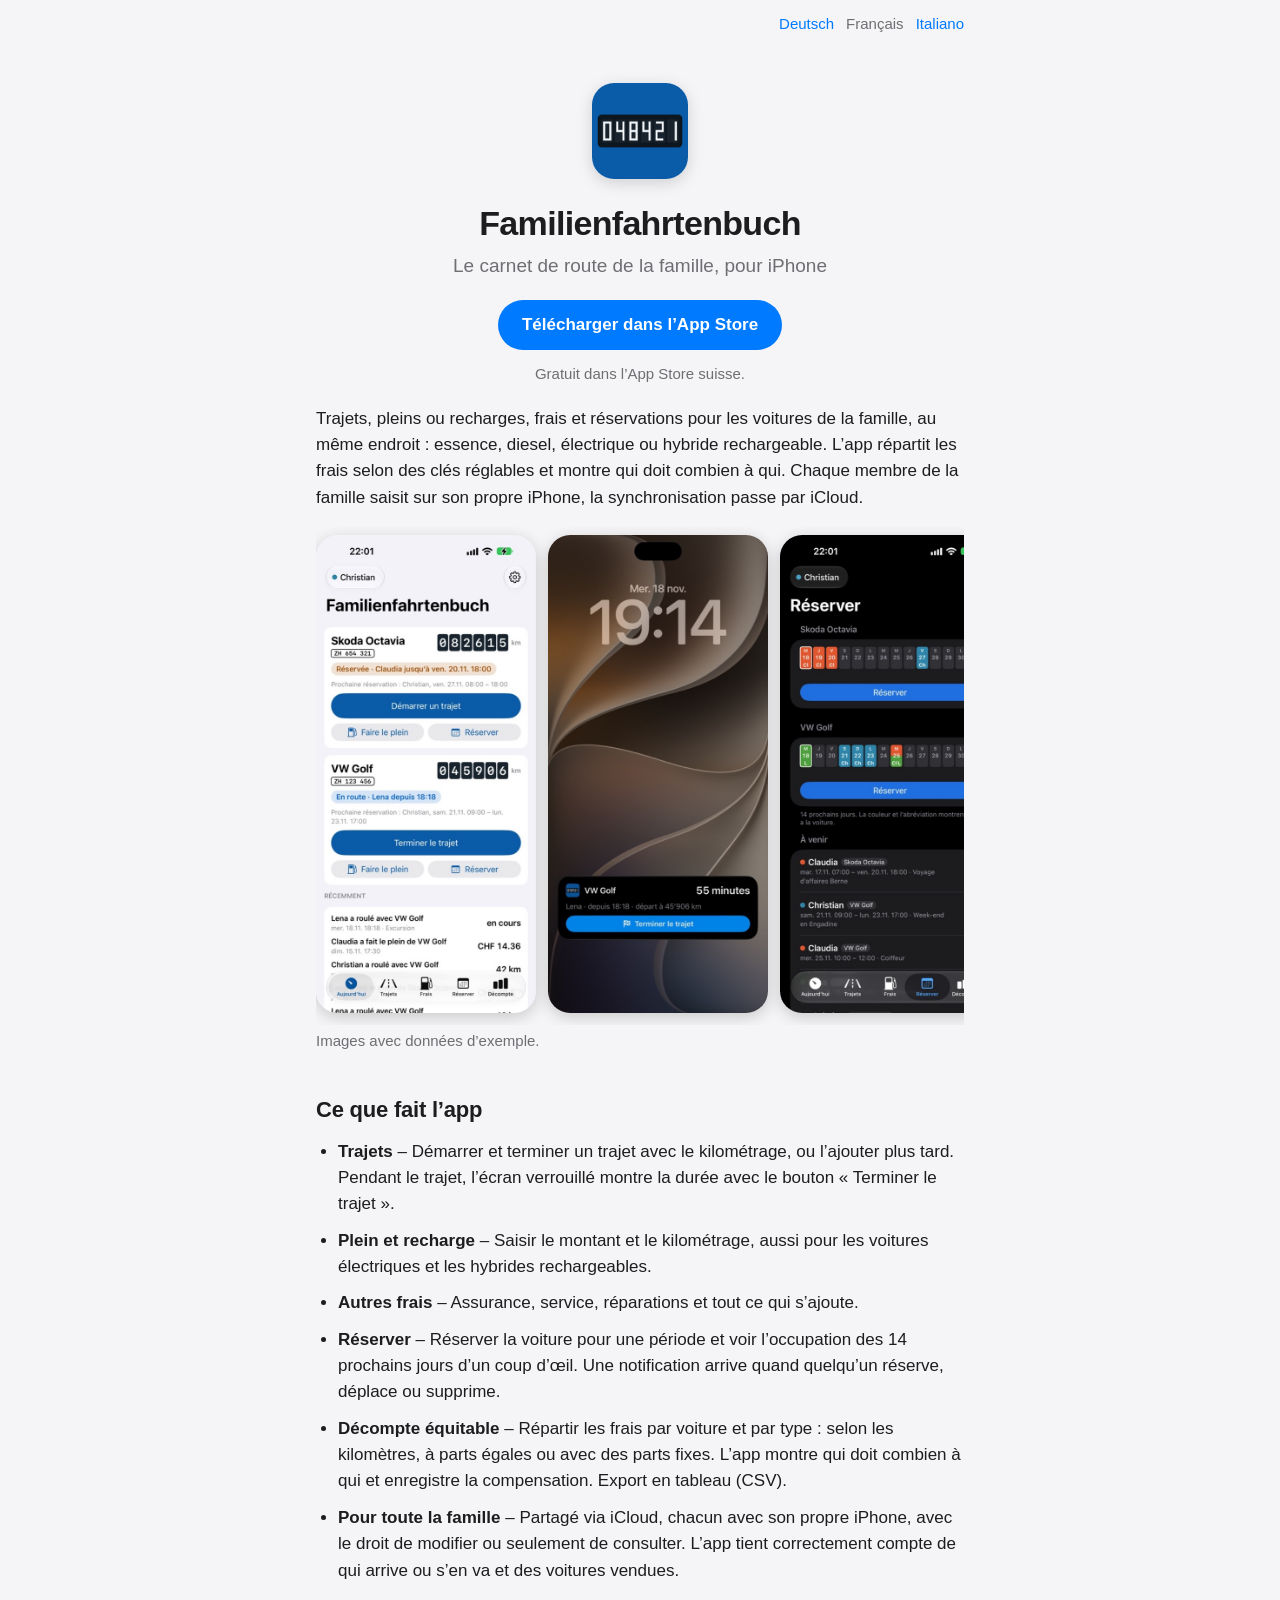
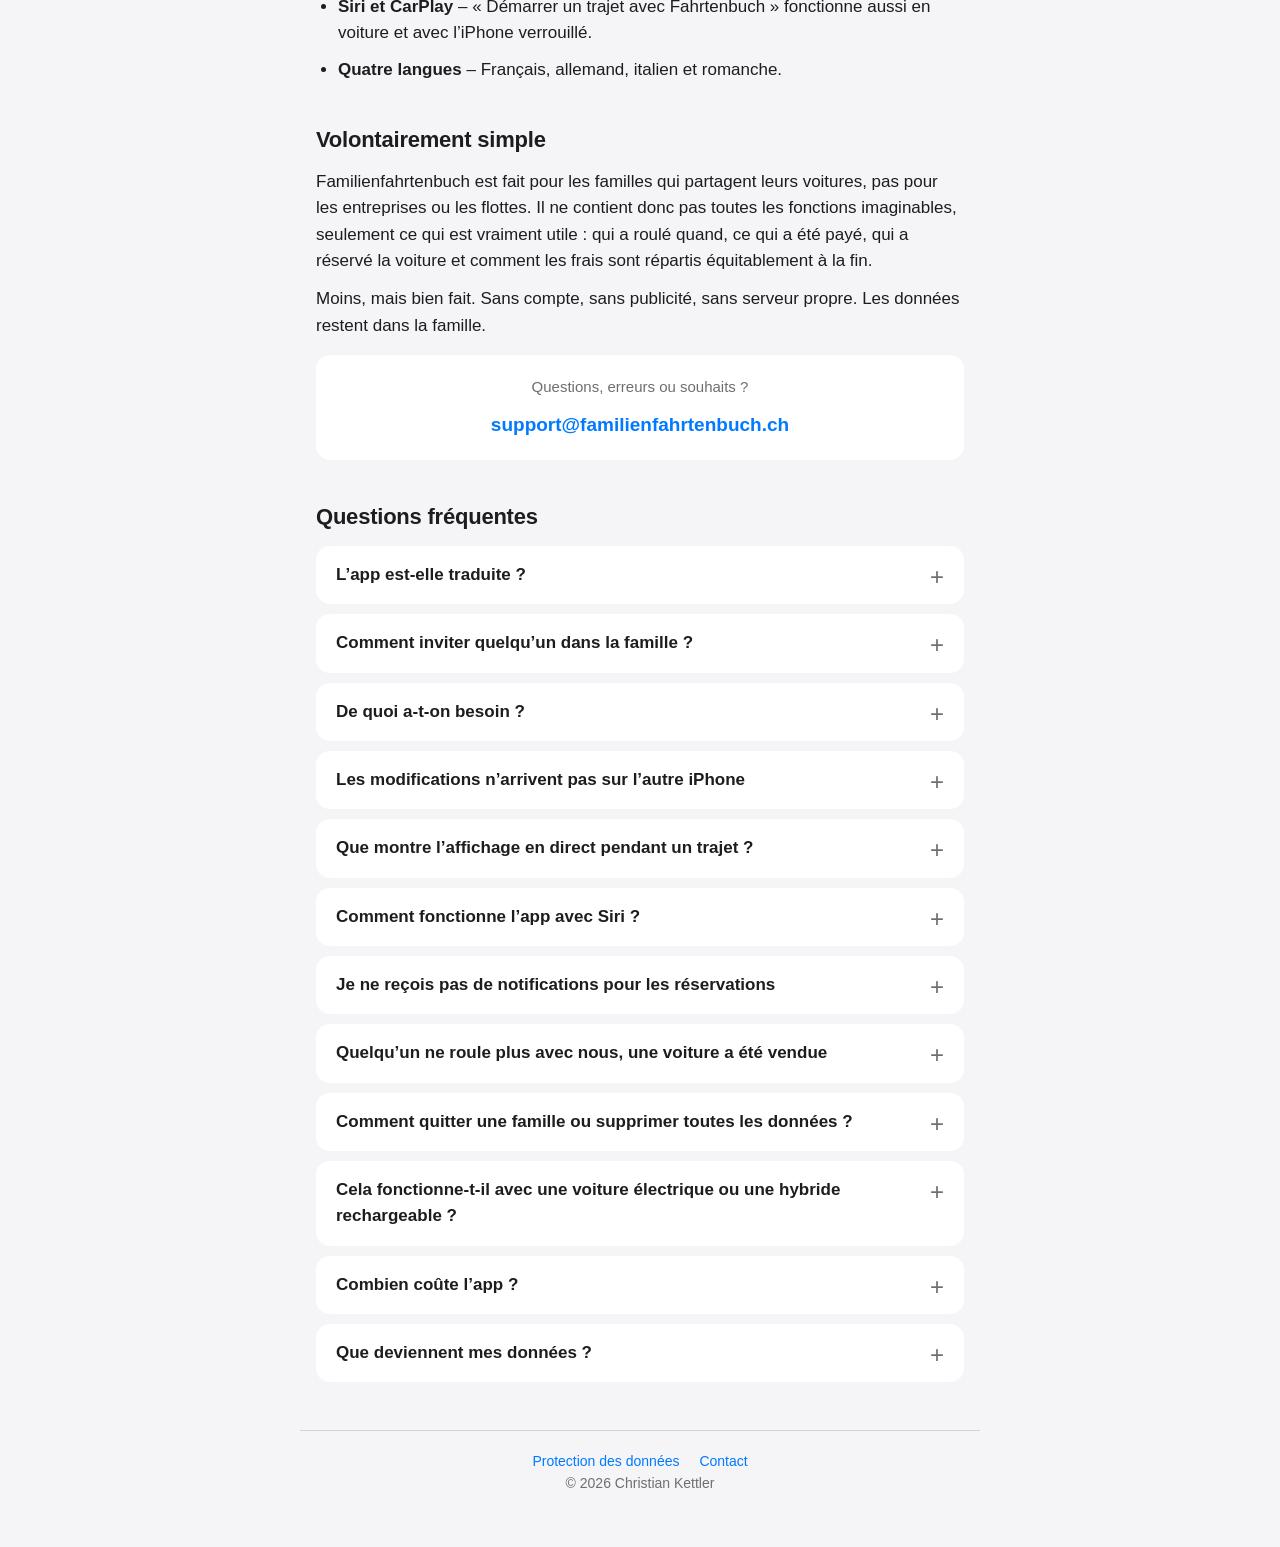
==== fr/index.html @ c338baea "Webseite auf Französisch und Italienisch, Sprachwahl, Plug-in-Hybride (für App 1.4) Co-Authored-By: " ====
<!doctype html>
<html lang="fr-CH">
<head>
<meta charset="utf-8">
<meta name="viewport" content="width=device-width, initial-scale=1">
<title>Familienfahrtenbuch – Support</title>
<link rel="canonical" href="https://familienfahrtenbuch.ch/fr/">
<link rel="alternate" hreflang="de-CH" href="https://familienfahrtenbuch.ch/">
<link rel="alternate" hreflang="fr-CH" href="https://familienfahrtenbuch.ch/fr/">
<link rel="alternate" hreflang="it-CH" href="https://familienfahrtenbuch.ch/it/">
<link rel="alternate" hreflang="x-default" href="https://familienfahrtenbuch.ch/">
<meta name="description" content="Familienfahrtenbuch : le carnet de route de la famille, pour iPhone. Trajets, pleins, frais et réservations, en commun via iCloud. Aide et contact.">
<link rel="icon" href="../icon.png">
<link rel="apple-touch-icon" href="../apple-touch-icon.png">
<link rel="stylesheet" href="../style.css">
</head>
<body>
<nav class="langs" aria-label="Sprache / Langue / Lingua"><a href="../" lang="de" hreflang="de">Deutsch</a><span aria-current="page">Français</span><a href="../it/" lang="it" hreflang="it">Italiano</a></nav>
<header>
  <img src="../icon.png" alt="">
  <h1>Familienfahrtenbuch</h1>
  <p class="lead">Le carnet de route de la famille, pour iPhone</p>
  <p><a class="store" href="https://apps.apple.com/ch/app/id6833366679">Télécharger dans l’App Store</a></p>
  <p class="muted">Gratuit dans l’App Store suisse.</p>
</header>

<main>
  <p>Trajets, pleins ou recharges, frais et réservations pour les voitures de la famille, au même endroit : essence, diesel, électrique ou hybride rechargeable. L’app répartit les frais selon des clés réglables et montre qui doit combien à qui. Chaque membre de la famille saisit sur son propre iPhone, la synchronisation passe par iCloud.</p>

  <div class="gallery" aria-label="Captures d’écran de l’app">
    <img src="../bilder/fr/1-heute.jpg" alt="Aujourd’hui : voitures avec kilométrage, réservation et trajet en cours" loading="lazy">
    <img src="../bilder/fr/2-live.jpg" alt="Affichage en direct du trajet en cours sur l’écran verrouillé" loading="lazy">
    <img src="../bilder/fr/3-reservieren-dunkel.jpg" alt="Réserver avec l’occupation des 14 prochains jours, mode sombre" loading="lazy">
    <img src="../bilder/fr/4-auswertung.jpg" alt="Décompte : frais, kilomètres et qui paie combien" loading="lazy">
    <img src="../bilder/fr/6-kosten-dunkel.jpg" alt="Pleins avec montant et kilométrage, mode sombre" loading="lazy">
    <img src="../bilder/fr/5-fahrten.jpg" alt="Liste des trajets avec kilomètres" loading="lazy">
    <img src="../bilder/fr/7-tanken.jpg" alt="Formulaire pour saisir un plein" loading="lazy">
  </div>
  <p class="muted">Images avec données d’exemple.</p>

  <h2>Ce que fait l’app</h2>
  <ul class="features">
    <li><strong>Trajets</strong> – Démarrer et terminer un trajet avec le kilométrage, ou l’ajouter plus tard. Pendant le trajet, l’écran verrouillé montre la durée avec le bouton « Terminer le trajet ».</li>
    <li><strong>Plein et recharge</strong> – Saisir le montant et le kilométrage, aussi pour les voitures électriques et les hybrides rechargeables.</li>
    <li><strong>Autres frais</strong> – Assurance, service, réparations et tout ce qui s’ajoute.</li>
    <li><strong>Réserver</strong> – Réserver la voiture pour une période et voir l’occupation des 14 prochains jours d’un coup d’œil. Une notification arrive quand quelqu’un réserve, déplace ou supprime.</li>
    <li><strong>Décompte équitable</strong> – Répartir les frais par voiture et par type : selon les kilomètres, à parts égales ou avec des parts fixes. L’app montre qui doit combien à qui et enregistre la compensation. Export en tableau (CSV).</li>
    <li><strong>Pour toute la famille</strong> – Partagé via iCloud, chacun avec son propre iPhone, avec le droit de modifier ou seulement de consulter. L’app tient correctement compte de qui arrive ou s’en va et des voitures vendues.</li>
    <li><strong>Siri et CarPlay</strong> – « Démarrer un trajet avec Fahrtenbuch » fonctionne aussi en voiture et avec l’iPhone verrouillé.</li>
    <li><strong>Quatre langues</strong> – Français, allemand, italien et romanche.</li>
  </ul>

  <h2>Volontairement simple</h2>
  <p>Familienfahrtenbuch est fait pour les familles qui partagent leurs voitures, pas pour les entreprises ou les flottes. Il ne contient donc pas toutes les fonctions imaginables, seulement ce qui est vraiment utile : qui a roulé quand, ce qui a été payé, qui a réservé la voiture et comment les frais sont répartis équitablement à la fin.</p>
  <p>Moins, mais bien fait. Sans compte, sans publicité, sans serveur propre. Les données restent dans la famille.</p>

  <div class="card contact">
    <p class="muted">Questions, erreurs ou souhaits ?</p>
    <a href="mailto:support@familienfahrtenbuch.ch">support@familienfahrtenbuch.ch</a>
  </div>

  <h2>Questions fréquentes</h2>

  <details>
    <summary>L’app est-elle traduite ?</summary>
    <div>
      <p>Oui, depuis la version 1.4, l’app existe en français, en italien et en romanche. Les traductions ont été faites avec l’intelligence artificielle (IA) ; nous vous remercions de nous signaler les erreurs. L’app suit la langue de l’iPhone. Une autre langue juste pour cette app se choisit dans l’app sous Réglages → « Langue », puis il faut fermer complètement l’app et la rouvrir.</p>
    </div>
  </details>

  <details>
    <summary>Comment inviter quelqu’un dans la famille ?</summary>
    <div>
      <p>Dans l’app, sous Réglages → « Inviter la famille … », envoyer un lien, par exemple par Messages.</p>
      <p>La personne invitée installe l’app, l’ouvre une fois, puis touche le lien. Si rien ne se passe, toucher simplement le lien encore une fois.</p>
    </div>
  </details>

  <details>
    <summary>De quoi a-t-on besoin ?</summary>
    <div>
      <p>D’un iPhone avec iOS 17 ou plus récent. Pour partager avec la famille, tout le monde doit être connecté à iCloud avec son identifiant Apple. Les données de la famille se trouvent dans l’iCloud de la personne qui a invité et comptent dans son stockage iCloud (généralement très peu).</p>
    </div>
  </details>

  <details>
    <summary>Les modifications n’arrivent pas sur l’autre iPhone</summary>
    <div>
      <p>La synchronisation via iCloud peut prendre quelques minutes. En arrière-plan, elle ne fonctionne que si l’actualisation en arrière-plan est activée pour l’app et que le mode économie d’énergie est désactivé. Sinon, les modifications n’arrivent qu’à l’ouverture de l’app. Merci de vérifier :</p>
      <ul>
        <li>Réglages iOS → Général → Actualisation en arrière-plan : activée, aussi pour Familienfahrtenbuch.</li>
        <li>Mode économie d’énergie désactivé. Ne pas fermer l’app dans le sélecteur d’apps.</li>
        <li>Les deux iPhone sont connectés à Internet et à iCloud.</li>
        <li>Dans l’app, sous Réglages, figurent « Dernier chargement » et « Dernier envoi ». Si un message « Synchronisation iCloud : … » s’affiche, merci de nous l’envoyer.</li>
        <li>Fermer complètement l’app une fois et la rouvrir.</li>
      </ul>
    </div>
  </details>

  <details>
    <summary>Que montre l’affichage en direct pendant un trajet ?</summary>
    <div>
      <p>Tant que ton trajet est en cours, l’écran verrouillé et la Dynamic Island montrent la voiture, la durée et le bouton « Terminer le trajet ». Le bouton ouvre directement le formulaire pour le kilométrage. Si un trajet dure depuis 12 heures, l’app rappelle de le terminer.</p>
      <p>La première fois, iOS demande si l’app peut afficher des activités en direct. Cela se règle dans les réglages iOS sous Familienfahrtenbuch → Activités en direct. iOS n’affiche pas une activité en direct plus de 8 heures.</p>
    </div>
  </details>

  <details>
    <summary>Comment fonctionne l’app avec Siri ?</summary>
    <div>
      <p>Dis par exemple :</p>
      <ul>
        <li>« Démarrer un trajet avec Fahrtenbuch »</li>
        <li>« Démarrer un trajet avec VW Golf dans Fahrtenbuch » (avec le nom de ta voiture)</li>
        <li>« Terminer le trajet avec Fahrtenbuch »</li>
        <li>« Ajouter un plein avec Fahrtenbuch » ou « Ajouter une recharge avec Fahrtenbuch »</li>
      </ul>
      <p>Siri demande ce qui manque : la voiture s’il y en a plusieurs, à la fin le kilométrage, pour un plein ou une recharge le montant et le kilométrage. C’est attribué à la personne choisie comme « moi » en haut à gauche dans l’app. Démarrer et terminer un trajet fonctionnent aussi avec l’iPhone verrouillé et en voiture avec CarPlay, le plein et la recharge seulement après déverrouillage.</p>
      <p>Les mêmes commandes figurent dans l’app Raccourcis et peuvent être placées sur le bouton Action. Dans l’app, sous Réglages → « Siri et Raccourcis », toutes les phrases sont listées.</p>
    </div>
  </details>

  <details>
    <summary>Je ne reçois pas de notifications pour les réservations</summary>
    <div>
      <p>Chaque iPhone crée la notification lui-même dès que la synchronisation a apporté la modification. L’interrupteur « Notifications de réservations » dans les réglages ne vaut donc que pour son propre iPhone. De plus, l’app doit avoir le droit d’envoyer des notifications dans les réglages iOS.</p>
      <p>Important : sans actualisation en arrière-plan ou en mode économie d’énergie, la notification n’arrive qu’à l’ouverture de l’app. Même sinon, iOS décide lui-même quand il réveille l’app en arrière-plan ; une notification peut donc arriver quelques minutes plus tard.</p>
    </div>
  </details>

  <details>
    <summary>Quelqu’un ne roule plus avec nous, une voiture a été vendue</summary>
    <div>
      <p>Pour les personnes, dans les réglages « Faire partir … », pour les voitures « Marquer comme vendue … ». Les deux restent avec leurs entrées dans le décompte pour que la compensation soit juste, mais n’apparaissent plus dans les listes de choix.</p>
    </div>
  </details>

  <details>
    <summary>Comment quitter une famille ou supprimer toutes les données ?</summary>
    <div>
      <p>Quitter une famille : Réglages → « Voir les participants ». Supprimer toutes les données de la famille : Réglages → « Réinitialiser ». Cela supprime aussi les données chez toutes les personnes invitées.</p>
    </div>
  </details>

  <details>
    <summary>Cela fonctionne-t-il avec une voiture électrique ou une hybride rechargeable ?</summary>
    <div>
      <p>Oui. Dans les réglages de la voiture, choisir la motorisation « Électrique ». On « recharge » alors au lieu de « faire le plein ». L’électricité est répartie dans le décompte comme le carburant, selon les kilomètres parcourus. Avec Siri : « Ajouter une recharge avec Fahrtenbuch ».</p>
      <p>Pour une hybride rechargeable, choisir « Hybride rechargeable » (dès la version 1.4). Le bouton s’appelle alors « Plein/Recharge », et dans le formulaire tu choisis si tu as fait le plein ou rechargé. Siri le demande.</p>
    </div>
  </details>

  <details>
    <summary>Combien coûte l’app ?</summary>
    <div>
      <p>Rien. Pas de publicité, pas d’abonnement.</p>
    </div>
  </details>

  <details>
    <summary>Que deviennent mes données ?</summary>
    <div>
      <p>L’app ne collecte aucune donnée. Ce que vous saisissez se trouve sur votre iPhone et dans iCloud, visible uniquement pour votre famille. Nous n’y avons pas accès. Détails dans la <a href="datenschutz.html">déclaration de protection des données</a>.</p>
    </div>
  </details>
</main>

<footer>
  <a href="datenschutz.html">Protection des données</a>
  <a href="mailto:support@familienfahrtenbuch.ch">Contact</a>
  <p>© 2026 Christian Kettler</p>
</footer>
</body>
</html>
---- style.css ----
:root {
  --bg: #f5f5f7;
  --card: #ffffff;
  --text: #1d1d1f;
  --muted: #6e6e73;
  --line: #d2d2d7;
  --accent: #007aff;
  color-scheme: light dark;
}
@media (prefers-color-scheme: dark) {
  :root:not([data-theme="light"]) {
    --bg: #000000;
    --card: #1c1c1e;
    --text: #f5f5f7;
    --muted: #a1a1a6;
    --line: #38383a;
    --accent: #3b95ff;
  }
}
:root[data-theme="dark"] {
  --bg: #000000;
  --card: #1c1c1e;
  --text: #f5f5f7;
  --muted: #a1a1a6;
  --line: #38383a;
  --accent: #3b95ff;
}

* { box-sizing: border-box; }
html { -webkit-text-size-adjust: 100%; }
body {
  margin: 0;
  background: var(--bg);
  color: var(--text);
  font: 17px/1.55 -apple-system, BlinkMacSystemFont, "SF Pro Text", "Helvetica Neue", Arial, sans-serif;
}
main, header, footer { max-width: 680px; margin: 0 auto; padding: 0 16px; }
header { padding-top: 48px; padding-bottom: 8px; text-align: center; }
header img { width: 96px; height: 96px; border-radius: 22px; box-shadow: 0 4px 16px rgba(0,0,0,.15); }
h1 { font-size: 34px; line-height: 1.15; margin: 16px 0 8px; letter-spacing: -.02em; }
h2 { font-size: 22px; margin: 40px 0 12px; letter-spacing: -.01em; }
h3 { font-size: 17px; margin: 24px 0 4px; }
p, ul { margin: 0 0 12px; }
ul { padding-left: 22px; }
li { margin-bottom: 4px; }
.features li { margin-bottom: 10px; }
a { color: var(--accent); text-decoration: none; }
a:hover { text-decoration: underline; }
.lead { color: var(--muted); font-size: 19px; }
.muted { color: var(--muted); font-size: 15px; }

a.store {
  display: inline-block;
  margin-top: 8px;
  padding: 12px 24px;
  border-radius: 999px;
  background: var(--accent);
  color: #fff;
  font-weight: 600;
}
a.store:hover { text-decoration: none; opacity: .9; }

.gallery {
  display: flex;
  gap: 12px;
  overflow-x: auto;
  scroll-snap-type: x mandatory;
  padding: 8px 0 12px;
  margin: 16px 0 4px;
  -webkit-overflow-scrolling: touch;
}
.gallery img {
  flex: 0 0 auto;
  width: 220px;
  height: auto;
  border-radius: 22px;
  scroll-snap-align: start;
  box-shadow: 0 4px 16px rgba(0,0,0,.18);
}
@media (max-width: 480px) { .gallery img { width: 62vw; } }

.card {
  background: var(--card);
  border-radius: 14px;
  padding: 20px;
  margin: 16px 0;
}
.contact { text-align: center; }
.contact a { font-size: 19px; font-weight: 600; word-break: break-word; }

details {
  background: var(--card);
  border-radius: 14px;
  margin: 10px 0;
  padding: 0 20px;
}
summary {
  cursor: pointer;
  list-style: none;
  padding: 16px 28px 16px 0;
  font-weight: 600;
  position: relative;
}
summary::-webkit-details-marker { display: none; }
summary::after {
  content: "+";
  position: absolute; right: 0; top: 12px;
  font-size: 24px; font-weight: 400; color: var(--muted);
}
details[open] summary::after { content: "–"; }
details > div { padding-bottom: 16px; }

.policy h2 { font-size: 20px; margin-top: 32px; }

footer {
  margin-top: 48px;
  padding-top: 20px;
  padding-bottom: 40px;
  border-top: 1px solid var(--line);
  color: var(--muted);
  font-size: 14px;
  text-align: center;
}
footer a { margin: 0 8px; }

/* Sprachwahl oben rechts */
.langs { max-width: 680px; margin: 0 auto; padding: 12px 16px 0; text-align: right; font-size: 15px; }
.langs a, .langs span { margin-left: 12px; }
.langs span { color: var(--muted); }
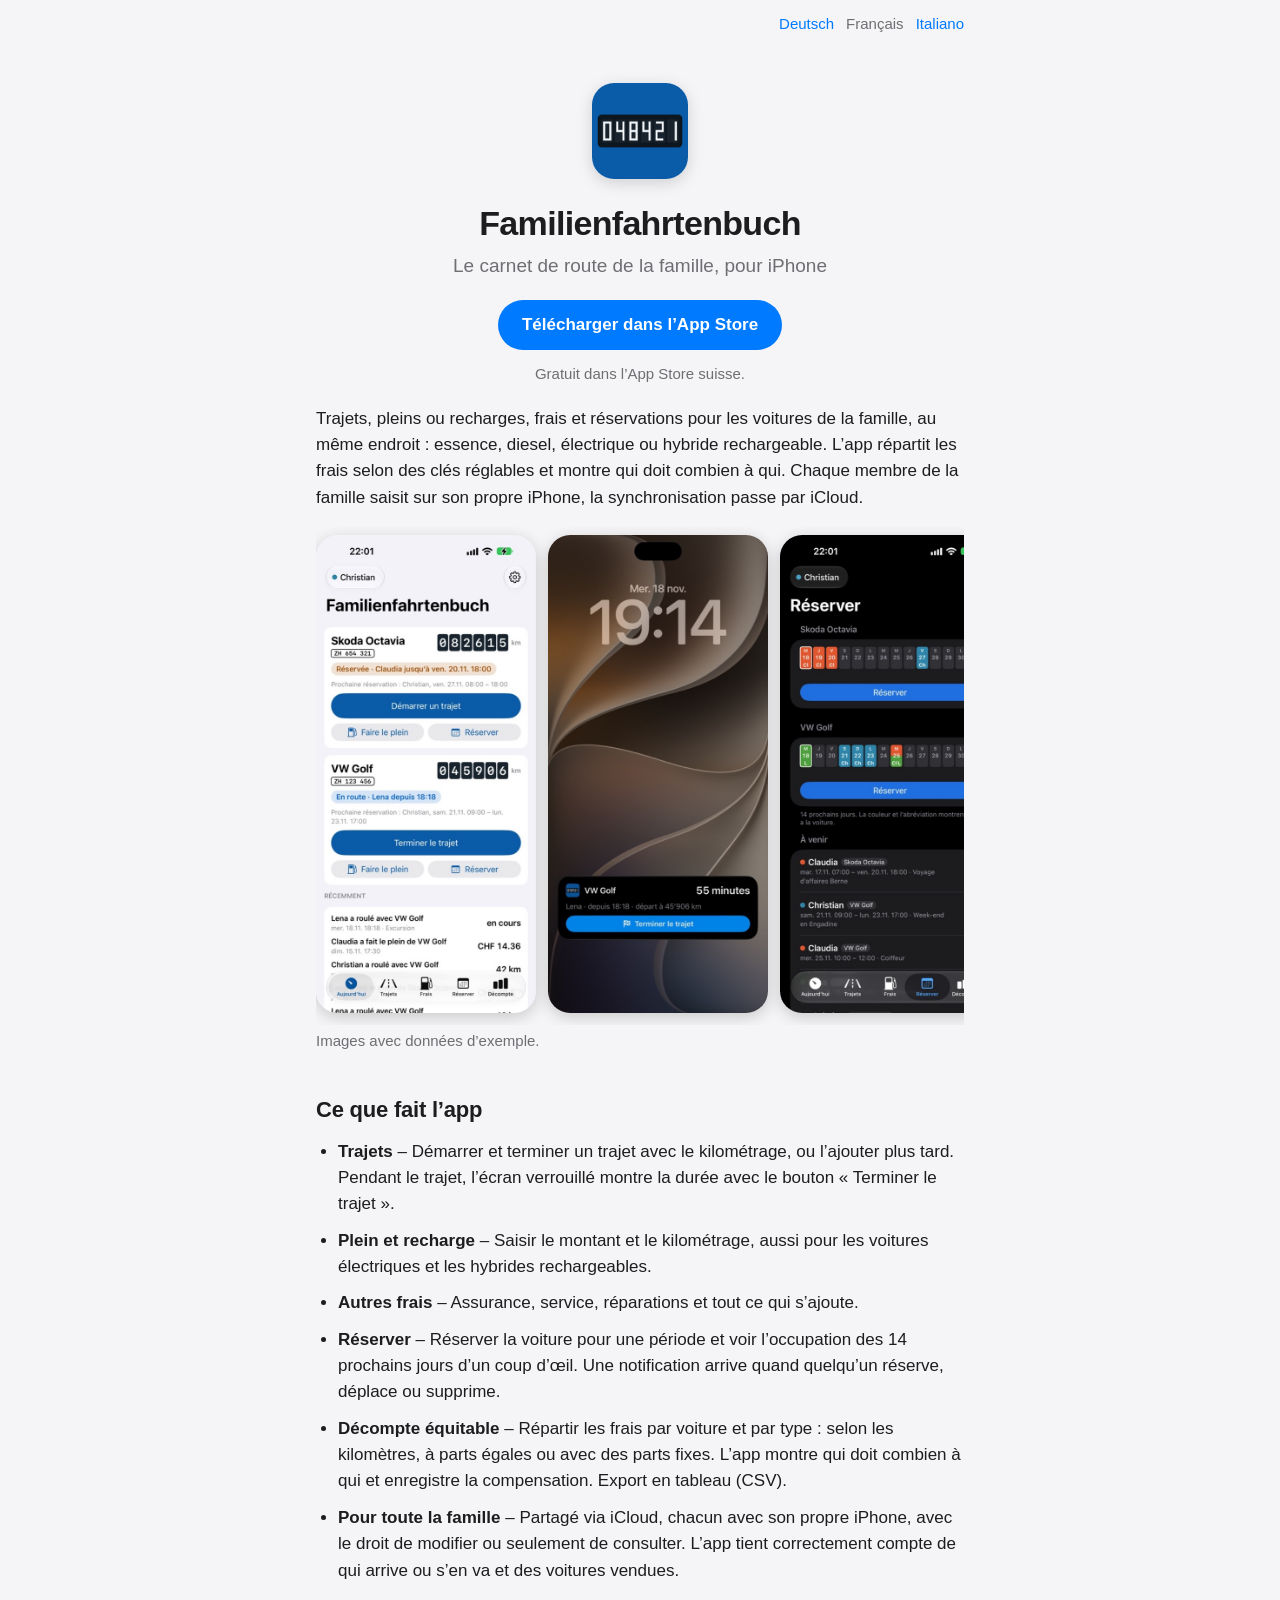
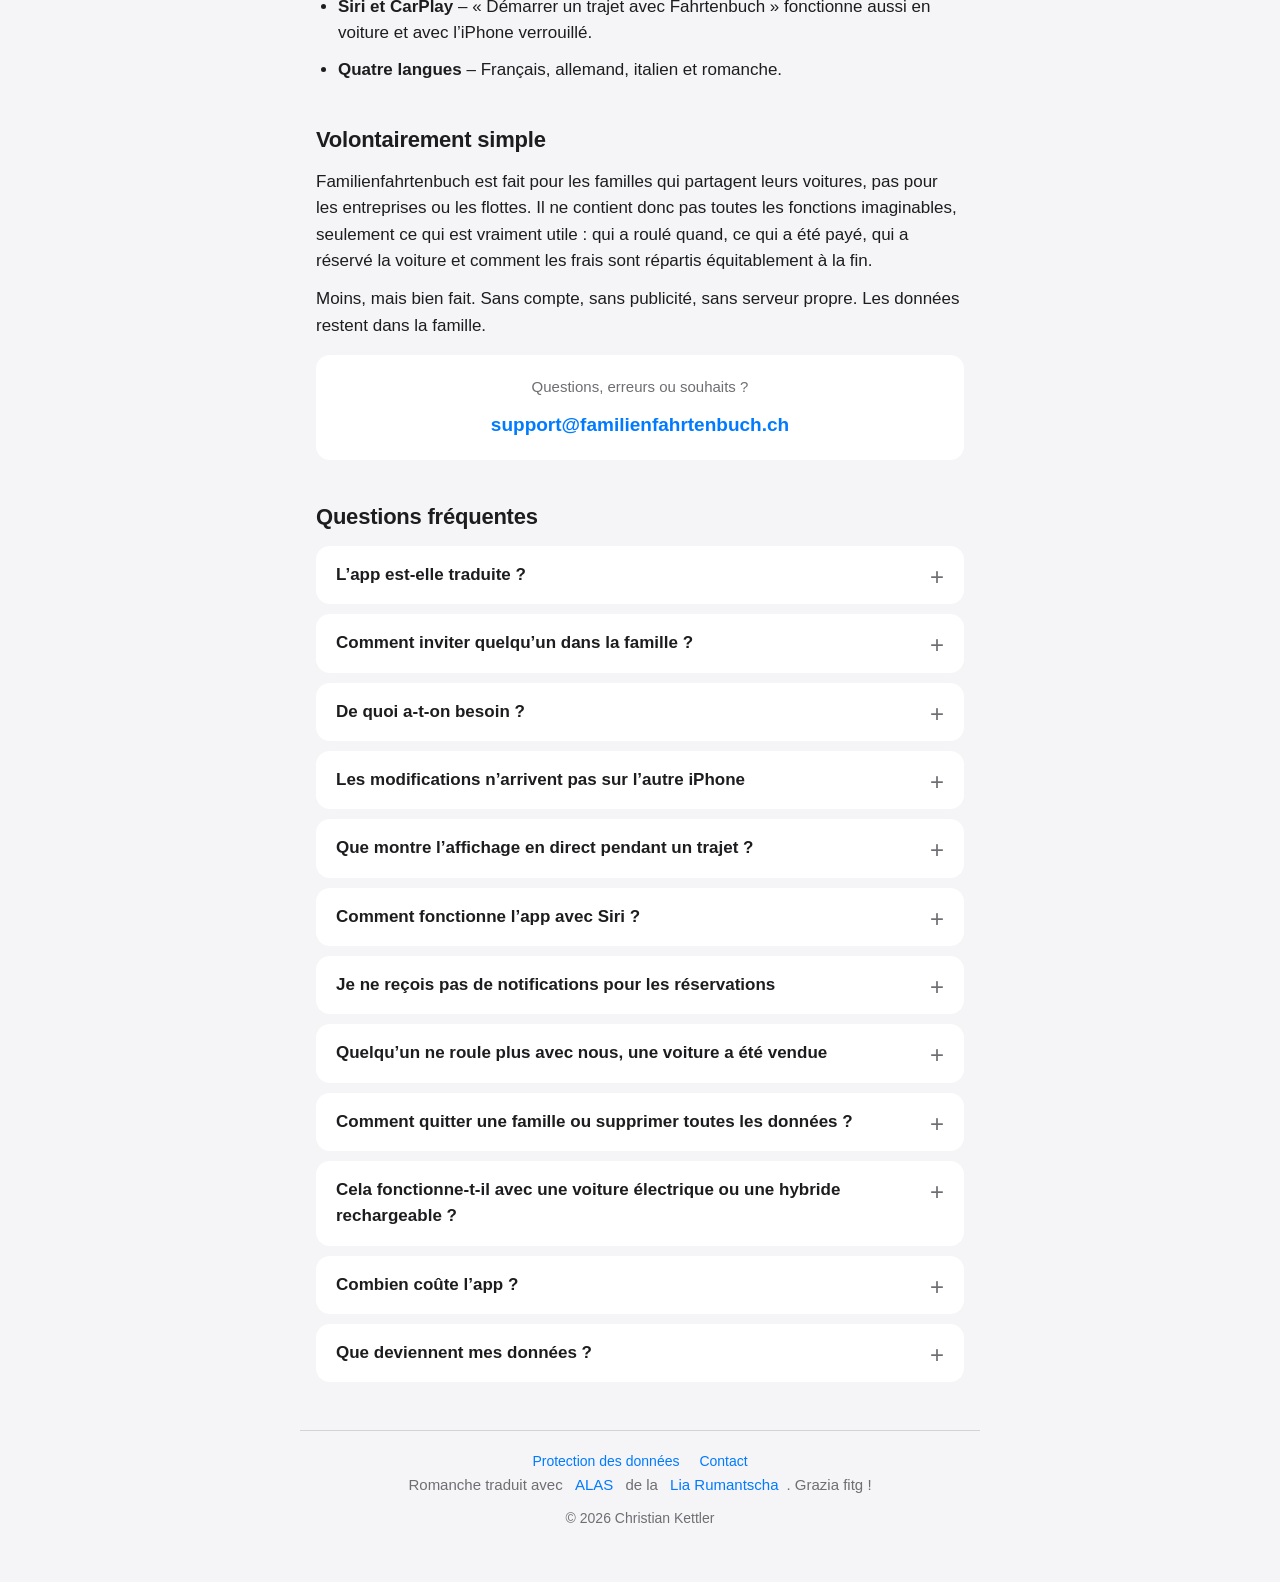
==== commit 8bb4c4ad: "Dank an ALAS (Lia Rumantscha) für die rätoromanische Übersetzung Co-Authored-By: Claude Opus 5.5 <no" ====
--- a/fr/index.html
+++ b/fr/index.html
@@ -64,7 +64,7 @@
   <details>
     <summary>L’app est-elle traduite ?</summary>
     <div>
-      <p>Oui, depuis la version 1.4, l’app existe en français, en italien et en romanche. Les traductions ont été faites avec l’intelligence artificielle (IA) ; nous vous remercions de nous signaler les erreurs. L’app suit la langue de l’iPhone. Une autre langue juste pour cette app se choisit dans l’app sous Réglages → « Langue », puis il faut fermer complètement l’app et la rouvrir.</p>
+      <p>Oui, depuis la version 1.4, l’app existe en français, en italien et en romanche. Le français et l’italien ont été traduits avec l’intelligence artificielle (IA), le romanche avec <a href="https://alas.liarumantscha.ch" rel="noopener">ALAS</a>, le traducteur de la <a href="https://www.liarumantscha.ch" rel="noopener">Lia Rumantscha</a> ; nous vous remercions de nous signaler les erreurs. L’app suit la langue de l’iPhone. Une autre langue juste pour cette app se choisit dans l’app sous Réglages → « Langue », puis il faut fermer complètement l’app et la rouvrir.</p>
     </div>
   </details>
 
@@ -168,6 +168,7 @@
 <footer>
   <a href="datenschutz.html">Protection des données</a>
   <a href="mailto:support@familienfahrtenbuch.ch">Contact</a>
+  <p class="muted">Romanche traduit avec <a href="https://alas.liarumantscha.ch" rel="noopener">ALAS</a> de la <a href="https://www.liarumantscha.ch" rel="noopener">Lia Rumantscha</a>. Grazia fitg !</p>
   <p>© 2026 Christian Kettler</p>
 </footer>
 </body>
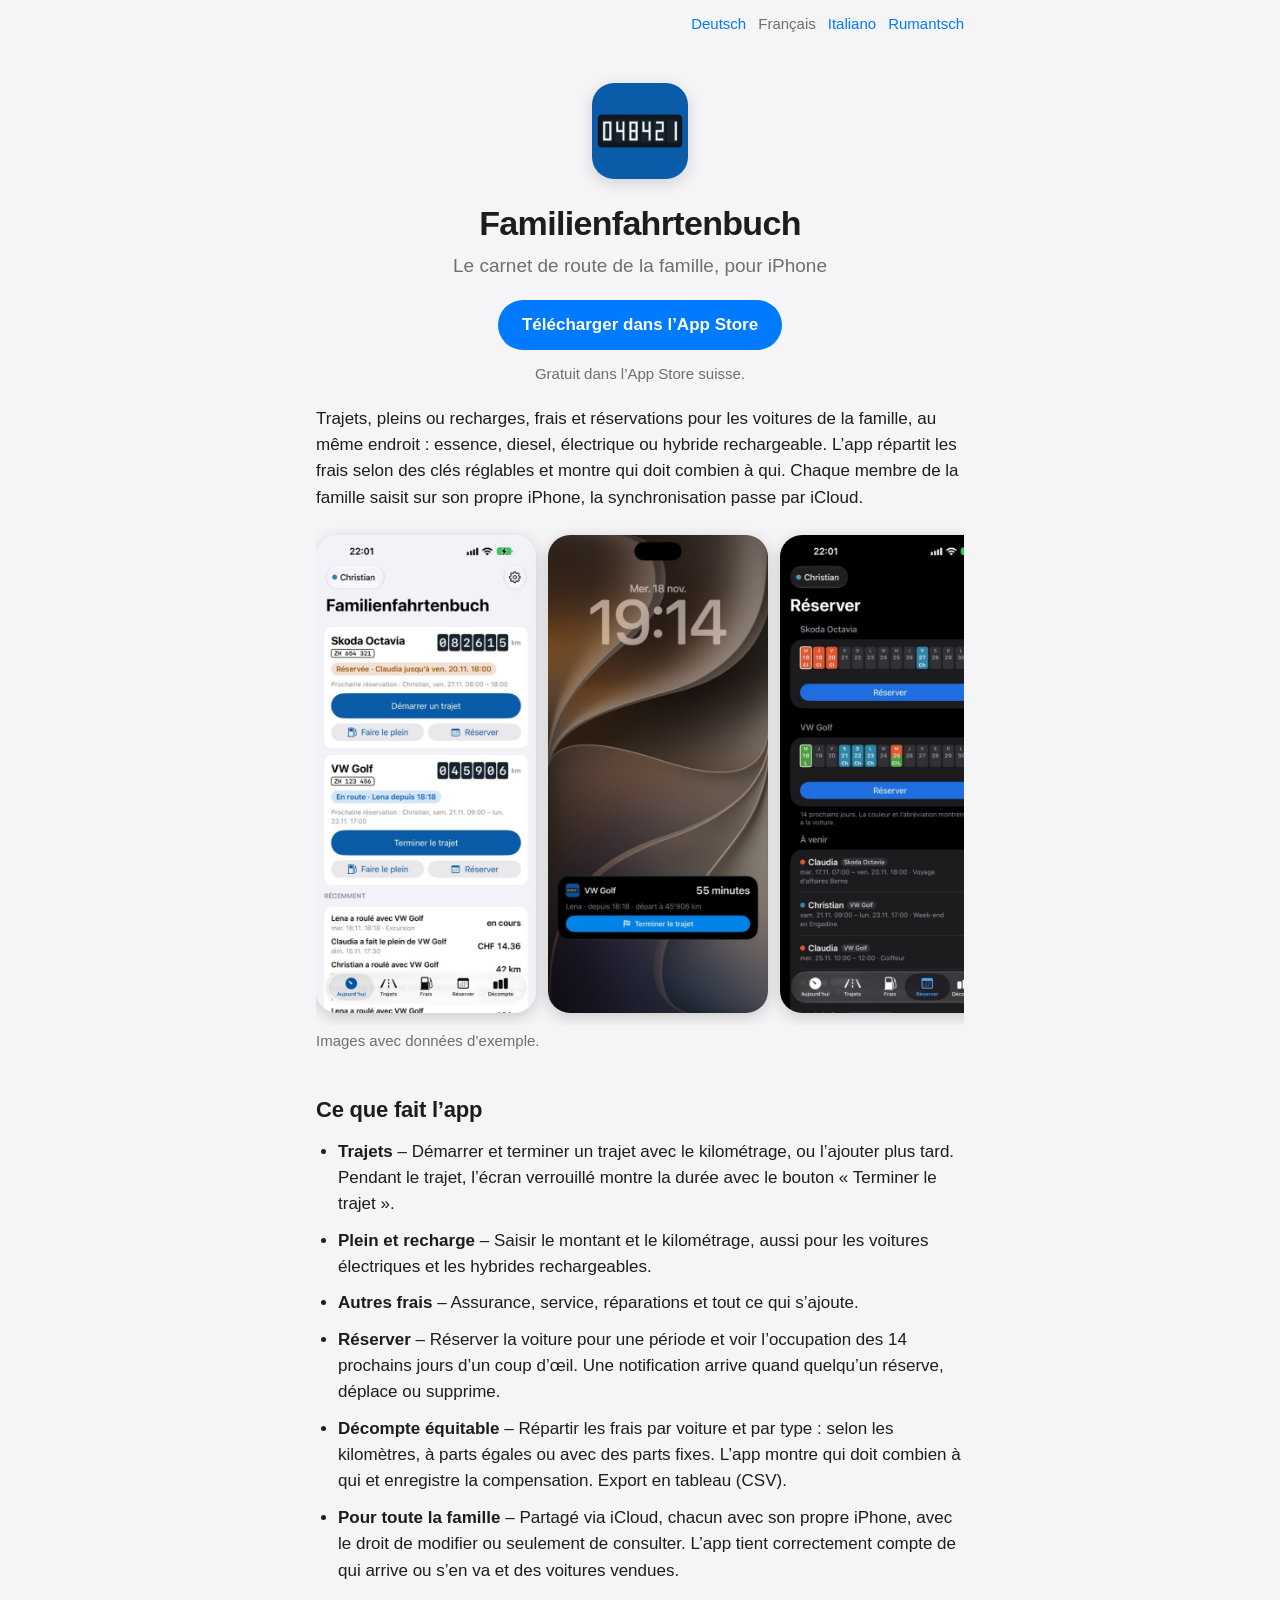
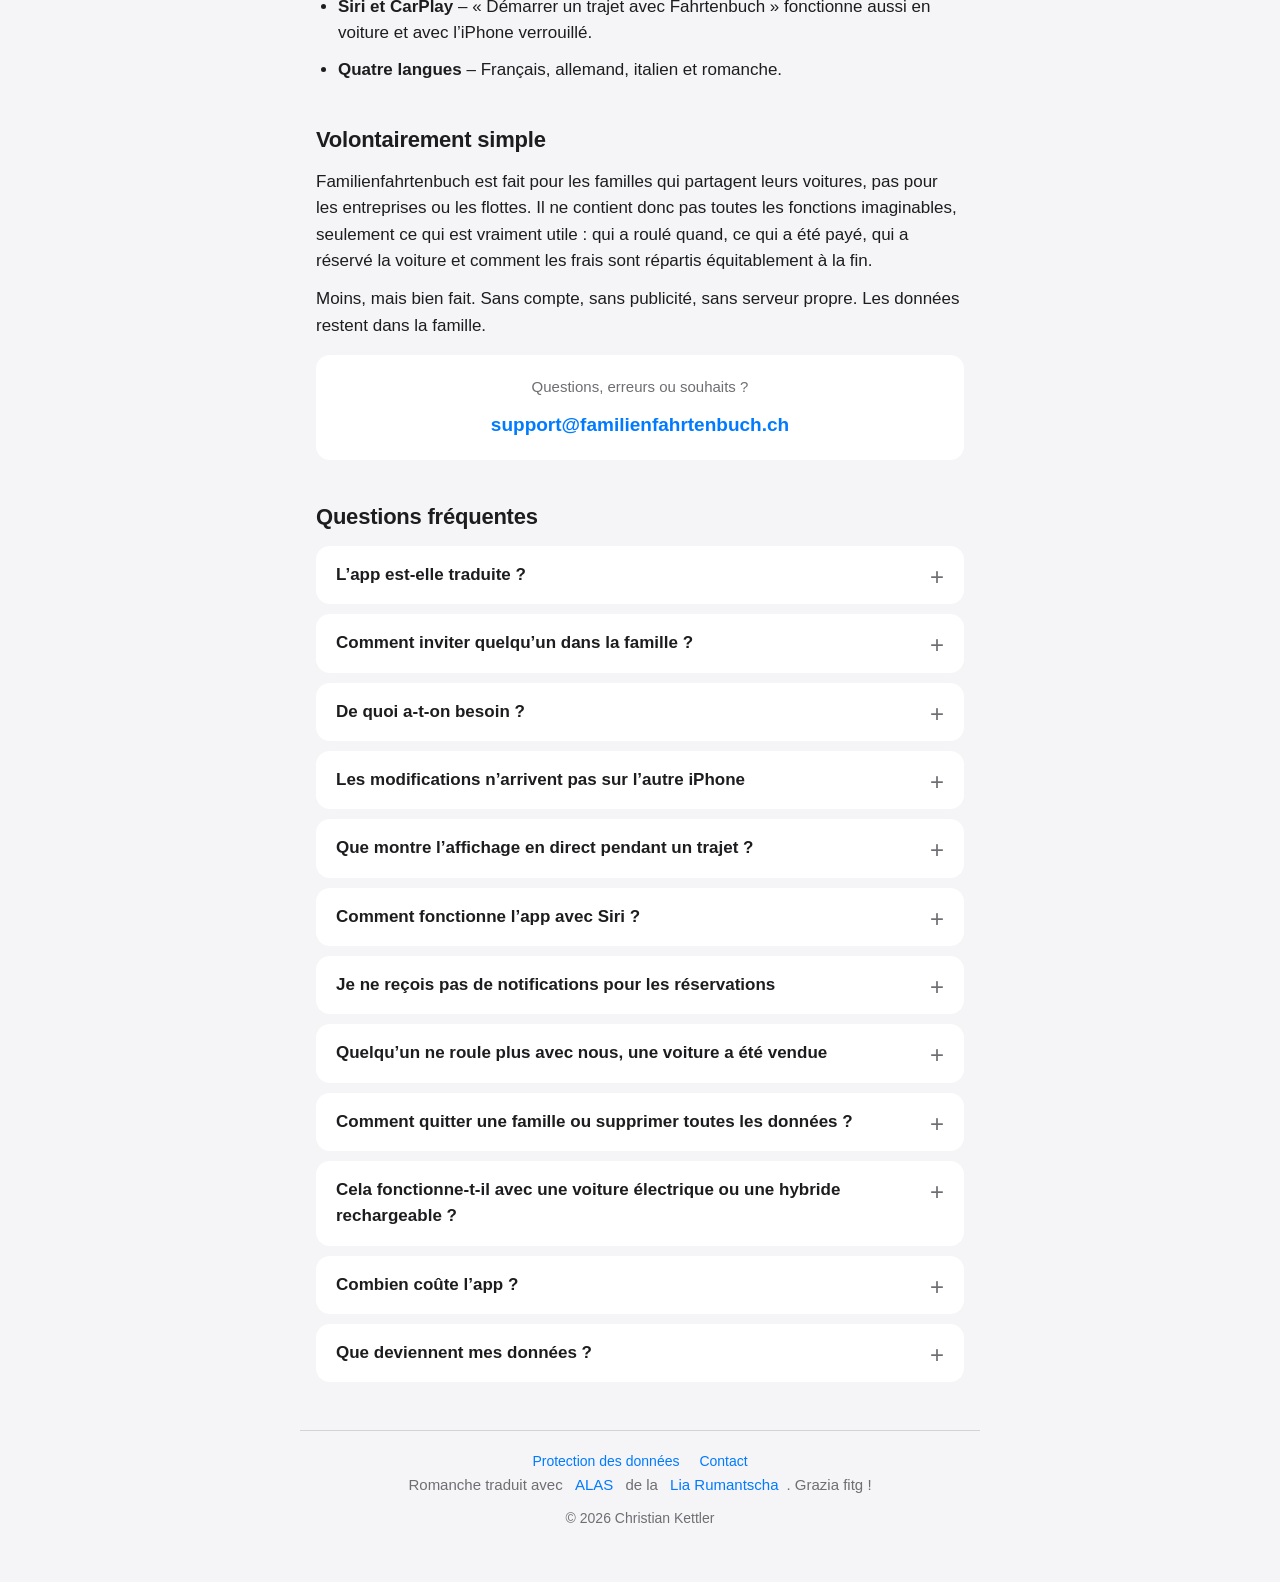
==== commit 7f0366af: "Webseite auf Rätoromanisch (ALAS und KI), Sprachwahl mit Rumantsch Co-Authored-By: Claude Opus 5.5 <" ====
--- a/fr/index.html
+++ b/fr/index.html
@@ -8,6 +8,7 @@
 <link rel="alternate" hreflang="de-CH" href="https://familienfahrtenbuch.ch/">
 <link rel="alternate" hreflang="fr-CH" href="https://familienfahrtenbuch.ch/fr/">
 <link rel="alternate" hreflang="it-CH" href="https://familienfahrtenbuch.ch/it/">
+<link rel="alternate" hreflang="rm-CH" href="https://familienfahrtenbuch.ch/rm/">
 <link rel="alternate" hreflang="x-default" href="https://familienfahrtenbuch.ch/">
 <meta name="description" content="Familienfahrtenbuch : le carnet de route de la famille, pour iPhone. Trajets, pleins, frais et réservations, en commun via iCloud. Aide et contact.">
 <link rel="icon" href="../icon.png">
@@ -15,7 +16,7 @@
 <link rel="stylesheet" href="../style.css">
 </head>
 <body>
-<nav class="langs" aria-label="Sprache / Langue / Lingua"><a href="../" lang="de" hreflang="de">Deutsch</a><span aria-current="page">Français</span><a href="../it/" lang="it" hreflang="it">Italiano</a></nav>
+<nav class="langs" aria-label="Sprache / Langue / Lingua"><a href="../" lang="de" hreflang="de">Deutsch</a><span aria-current="page">Français</span><a href="../it/" lang="it" hreflang="it">Italiano</a><a href="../rm/" lang="rm" hreflang="rm">Rumantsch</a></nav>
 <header>
   <img src="../icon.png" alt="">
   <h1>Familienfahrtenbuch</h1>
